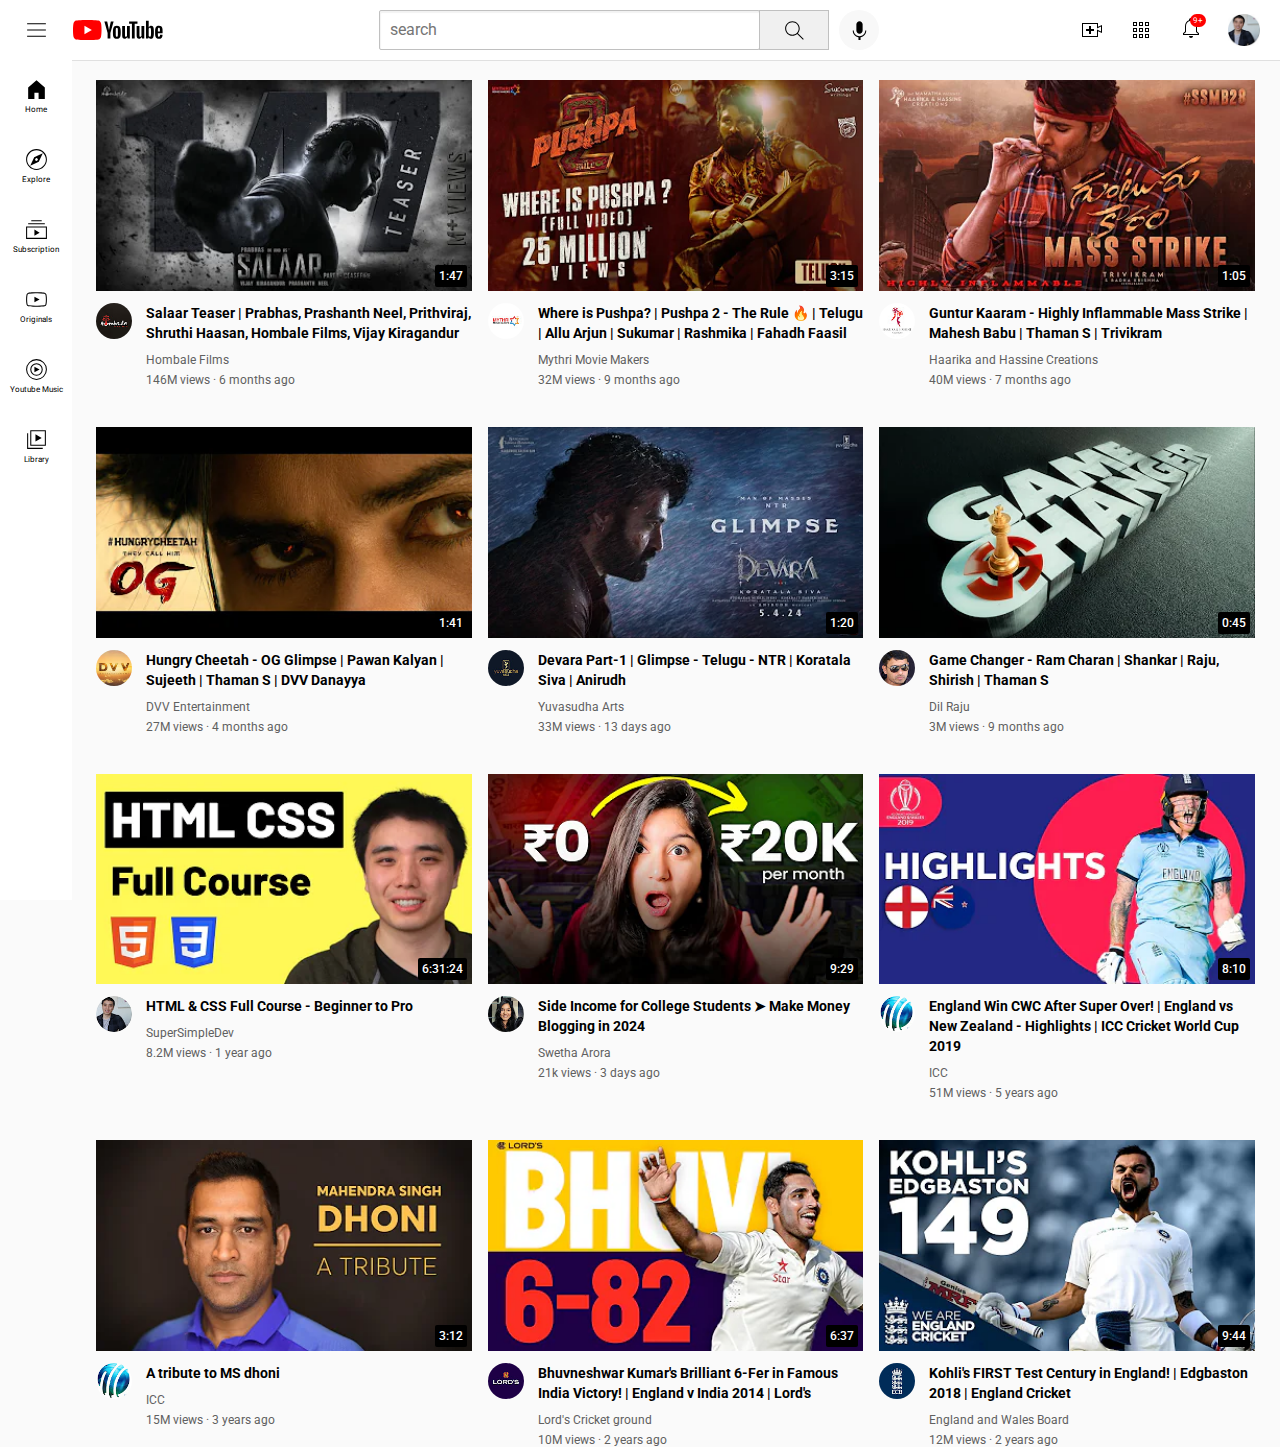
==== index.html @ 5a8af561 "Update and rename youtube.html to index.html" ====
<!DOCTYPE html>
<html>
    <head>
        <title> youtube.com Clone</title>
        <link rel="preconnect" href="https://fonts.googleapis.com">
        <link rel="preconnect" href="https://fonts.gstatic.com" crossorigin>
        <link href="https://fonts.googleapis.com/css2?family=Roboto:wght@400;700&display=swap" rel="stylesheet">

        <link rel="stylesheet" href="styles/general.css">
        <link rel="stylesheet" href="styles/header.css">
        <link rel="stylesheet" href="styles/video.css">
        <link rel="stylesheet" href="styles/sidebar.css">
    </head>
    <body>
        <header class="header">
            <div class="left-section">
                <img class="hamburger-menu" src="icons/hamburger-menu.svg">
                <img class="youtube-logo" src="icons/youtube-logo.svg">
            </div>
            <div class="middle-section">
                <input class="search-bar" type="text" placeholder="search">
            <button class="search-button">
                <img class="search-icon" src="icons/search.svg">
                <div class="tooltip">Search</div>
            </button>
            <button class="voice-search-button">
                <img class="voice-search-icon" src="icons/voice-search-icon.svg">
                <div class="tooltip">Voice-Search</div>
            </button>
            </div>
            <div class="right-section">
                <img class="upload-icon" src="icons/upload.svg">
                <img class="youtube-apps-icon" src="icons/youtube-apps.svg">
                <div class="notifications-number">
                    <img class="notifications-icon" src="icons/notifications.svg">
                    <div class="notifications-count">9+</div>
                </div>
               
                <img class="user-picture" src="channels/channel-7.jpg">
            </div>
        </header>

        <nav class="sidebar">
          <div class="sidebar-link">
            <img src="icons/home-logo.svg">
            <div>Home</div>
          </div>
          <div class="sidebar-link">
            <img src="icons/explore-logo.svg"> 
            <div>Explore</div>
         </div>
          <div class="sidebar-link">
            <img src="icons/subscriptions-logo.svg">
            <div>Subscription</div>
          </div>
          <div class="sidebar-link">
            <img src="icons/originals-logo.svg">
            <div>Originals</div>
          </div>
          <div class="sidebar-link">
            <img src="icons/youtube-music-logo.svg">
            <div>Youtube Music</div>
          </div>
          <div class="sidebar-link">
            <img src="icons/library-logo.svg">
            <div>Library</div>
          </div>
        </nav>
        <main>
            <section class="video-grid"> 
                <div class="video-preview">
                    <div class="thumbnail-row">
                        <div class="video-time">1:47
                        </div>
                       <a href="https://www.youtube.com/watch?v=bUR_FKt7Iso&pp=ygUUc2FsYWFyIHRlYXNlciB0ZWx1Z3U%3D"><img  class="thumbnail" src="thumbnails/thumbnail-12.webp"></a> 
                    </div>
                    
                    <div class="video-info-grid">
                        <div class="chaneel-picture">
                            <img class="profile-picture" src="channels/channel-1.jpg">
                        </div>
                        <div class="video-info">
                            <p class="video-title">
                                Salaar Teaser | Prabhas, Prashanth Neel, Prithviraj, Shruthi Haasan, Hombale Films, Vijay Kiragandur
                            </p>
                            <p class="video-producer">
                                Hombale Films
                            </p>
                            <p class="video-stats">
                                146M views &#183; 6 months ago
                            </p>
                        </div>
                        
                    </div>
                </div>
                <div class="video-preview">
                    <div class="thumbnail-row">
                        <div class="video-time">3:15</div>
                        <a href="https://www.youtube.com/watch?v=Xcw4dkILsmk&pp=ygUPd2hlcmUgaXMgcHVzaHBh"><img class="thumbnail" src="thumbnails/thumbnail-5.webp"></a>
                    </div>
                    <div class="video-info-grid">
                        <div class="chaneel-picture">
                            <img class="profile-picture" src="channels/channel-2.jpg">
                        </div>
                        <div class="video-info">
                            <p class="video-title">
                                Where is Pushpa? | Pushpa 2 - The Rule 🔥 | Telugu | Allu Arjun | Sukumar | Rashmika | Fahadh Faasil
                            </p>
                            <p class="video-producer">
                                Mythri Movie Makers
                            </p>
                            <p class="video-stats">
                                32M views &#183; 9 months ago
                            </p>
                        </div>
                     </div>
                </div> 
        
                <div class="video-preview">
                    <div class="thumbnail-row">
                        <div class="video-time">1:05</div>
                        <a href="https://www.youtube.com/watch?v=V-n_w4t9eEU&pp=ygUKbWFzcyBzdGlrZQ%3D%3D"><img class="thumbnail" src="thumbnails/thumbnail-6.webp"></a>
                    </div>
                    <div class="video-info-grid">
                        <div class="chaneel-picture">
                            <img class="profile-picture" src="channels/channel-3.jpg">
                        </div>
                        <div class="video-info">
                            <p class="video-title">
                                Guntur Kaaram - Highly Inflammable Mass Strike | Mahesh Babu | Thaman S | Trivikram
                            </p>
                            <p class="video-producer">
                                Haarika and Hassine Creations
                            </p>
                            <p class="video-stats">
                                40M views &#183; 7 months ago
                            </p>
                        </div>
                    </div>
                </div>
                <div class="video-preview">
                    <div class="thumbnail-row">
                        <div class="video-time">1:41</div>
                        <a href="https://www.youtube.com/watch?v=7Y5q41D8_hs&pp=ygURb2cgZ2xpbXBzZSB0ZWx1Z3U%3D"><img class="thumbnail" src="thumbnails/thumbnail-7.webp"></a>
                    </div>
                    <div class="video-info-grid">
                        <div class="chaneel-picture">
                            <img class="profile-picture" src="channels/channel-4.jpg">
                        </div>
                        <div class="video-info">
                            <p class="video-title">
                                Hungry Cheetah - OG Glimpse | Pawan Kalyan | Sujeeth | Thaman S | DVV Danayya
                            </p>
                            <p class="video-producer">
                                DVV Entertainment
                            </p>
                            <p class="video-stats">
                                27M views &#183; 4 months ago
                            </p>
                        </div>
                    </div>
                </div>
                <div class="video-preview">
                    <div class="thumbnail-row">
                        <div class="video-time">1:20</div>
                        <a href="https://www.youtube.com/watch?v=rc61YHl1PFY&pp=ygURb2cgZ2xpbXBzZSB0ZWx1Z3U%3D"><img class="thumbnail" src="thumbnails/thumbnail-8.webp"></a>
                    </div>
                    <div class="video-info-grid">
                        <div class="chaneel-picture">
                            <img class="profile-picture" src="channels/channel-5.jpg">
                        </div>
                        <div class="video-info">
                            <p class="video-title">
                                Devara Part-1 | Glimpse - Telugu - NTR | Koratala Siva | Anirudh
                            </p>
                            <p class="video-producer">
                                Yuvasudha Arts
                            </p>
                            <p class="video-stats">
                                33M views &#183; 13 days ago
                            </p>
                        </div>
                    </div>
                </div>
                <div class="video-preview">
                    <div class="thumbnail-row">
                        <div class="video-time">0:45</div>
                        <a href="https://www.youtube.com/watch?v=E3_cz3uv43c&pp=ygUUZ2FtZSBjaGFuZ2VyIHRyYWlsZXI%3D"><img class="thumbnail" src="thumbnails/thumbnail-9.webp"></a>
                    </div>
                    <div class="video-info-grid">
                        <div class="chaneel-picture">
                            <img class="profile-picture" src="channels/channel-6.jpg">
                        </div>
                        <div class="video-info">
                            <p class="video-title">
                                Game Changer - Ram Charan | Shankar | Raju, Shirish | Thaman S
                            </p>
                            <p class="video-producer">
                                Dil Raju
                            </p>
                            <p class="video-stats">
                                3M views &#183; 9 months ago
                            </p>
                        </div>
                    </div>
                </div>
                <div class="video-preview">
                    <div class="thumbnail-row">
                        <div class="video-time">6:31:24</div>
                        <a href="https://www.youtube.com/watch?v=G3e-cpL7ofc&pp=ygUbaHRtbCB0dXRvcmlhbCBmb3IgYmVnaW5uZXJz"><img class="thumbnail" src="thumbnails/thumbnail-11.webp"></a>
                    </div>
                    <div class="video-info-grid">
                        <div class="chaneel-picture">
                            <img class="profile-picture" src="channels/channel-7.jpg">
                        </div>
                        <div class="video-info">
                            <p class="video-title">
                                HTML & CSS Full Course - Beginner to Pro
                            </p>
                            <p class="video-producer">
                                SuperSimpleDev
                            </p>
                            <p class="video-stats">
                                8.2M views &#183; 1 year ago
                            </p>
                        </div>
                    </div>
                </div>
                <div class="video-preview">
                    <div class="thumbnail-row">
                        <div class="video-time">9:29</div>
                        <a href="https://www.youtube.com/watch?v=BeK2x3fOaYE&pp=ygUMc2h3ZXRhIGFyb3Jh"><img class="thumbnail" src="thumbnails/thumbnail-4.webp"></a>
                    </div>
                    <div class="video-info-grid">
                        <div class="chaneel-picture">
                            <img class="profile-picture" src="channels/channel-8.jpg">
                        </div>
                        <div class="video-info">
                            <p class="video-title">
                                Side Income for College Students ➤ Make Money Blogging in 2024
                            </p>
                            <p class="video-producer">
                               Swetha Arora
                            </p>
                            <p class="video-stats">
                                21k views &#183; 3 days ago
                            </p>
                        </div>
                    </div>
                </div>
                <div class="video-preview">
                    <div class="thumbnail-row">
                        <div class="video-time">8:10</div>
                        <a href="https://www.youtube.com/watch?v=Kwu1yIC-ssg&pp=ygUfMjAxOSB3b3JsZCBjdXAgZmluYWwgaGlnaGxpZ2h0cw%3D%3D"><img class="thumbnail" src="thumbnails/thumbnail-3.webp"></a>
                    </div>
                    <div class="video-info-grid">
                        <div class="chaneel-picture">
                            <img class="profile-picture" src="channels/channel-9.jpg">
                        </div>
                        <div class="video-info">
                            <p class="video-title">
                                England Win CWC After Super Over! | England vs New Zealand - Highlights | ICC Cricket World Cup 2019
                            </p>
                            <p class="video-producer"> 
                                ICC
                            </p>
                            <p class="video-stats">
                                51M views &#183; 5 years ago
                            </p>
                        </div>      
                    </div>
                </div>
                <div class="video-preview">
                    <div class="thumbnail-row">
                        <div class="video-time">3:12</div>
                       <a href="https://www.youtube.com/watch?v=b4OH3vBANa4&pp=ygUQdHJpYnV0ZSB0byBkaG9uaQ%3D%3D"><img class="thumbnail" src="thumbnails/thumbnail-10.webp"></a>
                    </div>
                    <div class="video-info-grid">
                        <div class="chaneel-picture">
                            <img class="profile-picture" src="channels/channel-9.jpg">
                        </div>
                        <div class="video-info">
                            <p class="video-title">
                                A tribute to MS dhoni
                            </p>
                            <p class="video-producer"> 
                                ICC
                            </p>
                            <p class="video-stats">
                                15M views &#183; 3 years ago
                            </p>
                        </div>      
                    </div>
                </div>
                <div class="video-preview">
                    <div class="thumbnail-row">
                        <div class="video-time">6:37</div>
                        <a href="https://www.youtube.com/watch?v=xaN0s-aVkkU&pp=ygUYYmh1dmkgYm93bGluZyBoaWdobGlnaHRz"><img class="thumbnail" src="thumbnails/thumbnail-13.webp"></a>
                    </div>
                    <div class="video-info-grid">
                        <div class="chaneel-picture">
                            <img class="profile-picture" src="channels/channel-10.jpg">
                        </div>
                        <div class="video-info">
                            <p class="video-title">
                                Bhuvneshwar Kumar's Brilliant 6-Fer in Famous India Victory! | England v India 2014 | Lord's
                            </p>
                            <p class="video-producer"> 
                                Lord's Cricket ground
                            </p>
                            <p class="video-stats">
                                10M views &#183; 2 years ago
                            </p>
                        </div>      
                    </div>
                </div>
                <div class="video-preview">
                    <div class="thumbnail-row">
                        <div class="video-time">9:44</div>
                        <a href="https://www.youtube.com/watch?v=yFlarM35vxA&pp=ygUNa29obGkgdGVzdCBoaQ%3D%3D"><img class="thumbnail" src="thumbnails/thumbnail-14.webp"></a>
                    </div>
                    <div class="video-info-grid">
                        <div class="chaneel-picture">
                            <img class="profile-picture" src="channels/channel-11.jpg">
                        </div>
                        <div class="video-info">
                            <p class="video-title">
                                Kohli's FIRST Test Century in England! | Edgbaston 2018 | England Cricket
                            </p>
                            <p class="video-producer"> 
                                England and Wales Board
                            </p>
                            <p class="video-stats">
                                12M views &#183; 2 years ago
                            </p>
                        </div>      
                    </div>
                </section>
        </main>
    </div>
    </body>
</html>
---- styles/general.css ----
p {
    font-family: roboto, arial;
    margin-top: 0;
    margin-bottom: 0;
}
body {
    margin: 0; 
    padding-top: 80px;
    padding-left: 96px;
    padding-right: 25px;
    background-color: rgb(250, 250, 250);
}
---- styles/header.css ----
.header {
    height: 60px;

    display: flex;

    justify-content: space-between;
    position: fixed;
    top: 0;
    left: 0;
    right: 0;
    z-index: 100;
    background-color: white;
    border-bottom-width: 1px;
    border-bottom-style: solid;
    border-bottom-color: rgb(224, 224, 224);
}
.left-section {
    display: flex;
    align-items: center;

}
.hamburger-menu {
    height: 25px;
    margin-left: 24px;
    margin-right: 24px;
}
.youtube-logo {
    height: 20px;
}
.middle-section {
    flex: 1;
    margin-left: 70px;
    margin-right: 35px;
    max-width: 500px;
    display: flex;
    align-items: center;
}
.search-bar {
    flex: 1;
    height: 36px;
    padding-left: 10px;
    font-size: 16px;
    border-width: 1px;
    border-style: solid;
    border-color: rgb(192, 192, 192);
    border-radius: 2px;
    box-shadow: inset 1px 2px 1px rgba(0, 0, 0, 0.05);
    width: 0;
}
.search-bar::placeholder {
    font-family: roboto, arial;
    font-size: 16px;
}
.search-icon {
    height: 25px;
    padding-top: 4px;
}
.search-button {
    height: 40px;
    width: 70px;
    background-color: rgb(240, 240, 240);
    border-width: 1px;
    border-color: rgb(192, 192, 192);
    border-style: solid;
    margin-left: -1px;
    margin-right: 10px;
 
}
.search-button,
.voice-search-button {
    position: relative;
}

.search-button .tooltip,
.voice-search-button .tooltip {
    position: absolute;
    background-color: grey;
    color: white;
    border-radius: 2px;
    padding-left: 6px;
    padding-top: 4px;
    padding-bottom: 4px;
    padding-right: 6px;
    font-size: 10px;
    bottom: -30px;
    opacity: 0;
    pointer-events: none;
    white-space: nowrap;
}
.search-button:hover .tooltip,
.voice-search-button:hover .tooltip {
    opacity: 1;
}
.voice-search-button {
    height: 40px;
    width: 40px;
    border-radius: 20px;
    border: none;
    background-color: rgb(248, 248, 248);
}
.voice-search-icon {
    height: 25px;
    margin-top: 4px;

}
.right-section {
    width: 180px;
    display: flex;
    align-items: center;
    justify-content: space-between;
    margin-right: 20px;
    margin-left: 20px;
    flex-shrink: 0;
}
.upload-icon {
    height: 24px;
}
.youtube-apps-icon {
    height: 24px;
}
.notifications-icon {
    height: 24px;
}
.notifications-number {
    position: relative;
}
.notifications-count {
    position: absolute;
    top: -2px;
    right: -3px;
    background-color: red;
    color: white;
    font-family: roboto, arial;
    font-size: 8px;
    padding-left: 3px;
    padding-right: 3px;
    padding-top: 2px;
    padding-bottom: 2px;
    border-radius: 10px;
}
.user-picture {
    height: 32px;
}
---- styles/video.css ----
p {
    font-family: roboto, arial;
    margin-top: 0;
    margin-bottom: 0;
}
.thumbnail {
    width: 100%;
    cursor: pointer;
}
.video-title {
    margin-top: 0;
    font-size: 14px;
    font-weight: 700;
    line-height: 20px;
    margin-bottom: 10px;
}
.video-info-grid {
    display: grid;
    grid-template-columns: 50px 1fr;
}
.profile-picture {
    width: 36px;
    border-radius: 50px;
}
.thumbnail-row {
    margin-bottom: 8px;
    position: relative;
}
.video-stats,
.video-producer 
{
    font-size: 12px;
    color: rgb(96, 96, 96);
}
.video-producer{
    margin-bottom: 6px;
}
.video-grid {
    display: grid;
    grid-template-columns: 1fr 1fr 1fr;
    column-gap: 16px;
    row-gap: 40px;
}
@media (max-width: 750px) {
    .video-grid {
        grid-template-columns: 1fr 1fr;
    }
}
@media (max-width) and (min-width) {
    .video-grid {
        grid-template-columns: 1fr 1fr 1fr;
    }
}
@media (min-width: 1500px) {
    .video-grid {
        grid-template-columns: 1fr 1fr 1fr 1fr;
    }
}
.video-time {
    font-family: roboto, arial;
    font-size: 12px;
    font-weight: 500;
    padding: 4px;
    border-radius: 2px;
    background-color: black;
    color: white;
    position: absolute;
    bottom: 8px;
    right: 5px;


}
---- styles/sidebar.css ----
.sidebar {
    position: fixed;
    left: 0;
    bottom: 0;
    top: 55px;
    background-color: white;
    width: 72px;
    z-index: 200;
    padding-top: 5px;
}
.sidebar-link {
    height: 70px;
    display: flex;
    justify-content: center;
    align-items: center;
    flex-direction: column;
    cursor: pointer;
}
.sidebar-link:hover {
    background-color: rgb(240, 240, 240);
}
.sidebar-link img {
    height: 25px;
 
    margin-bottom: 3px;
}
.sidebar-link div {
    font-family: roboto, arial;
    font-size: 8px;
 
}
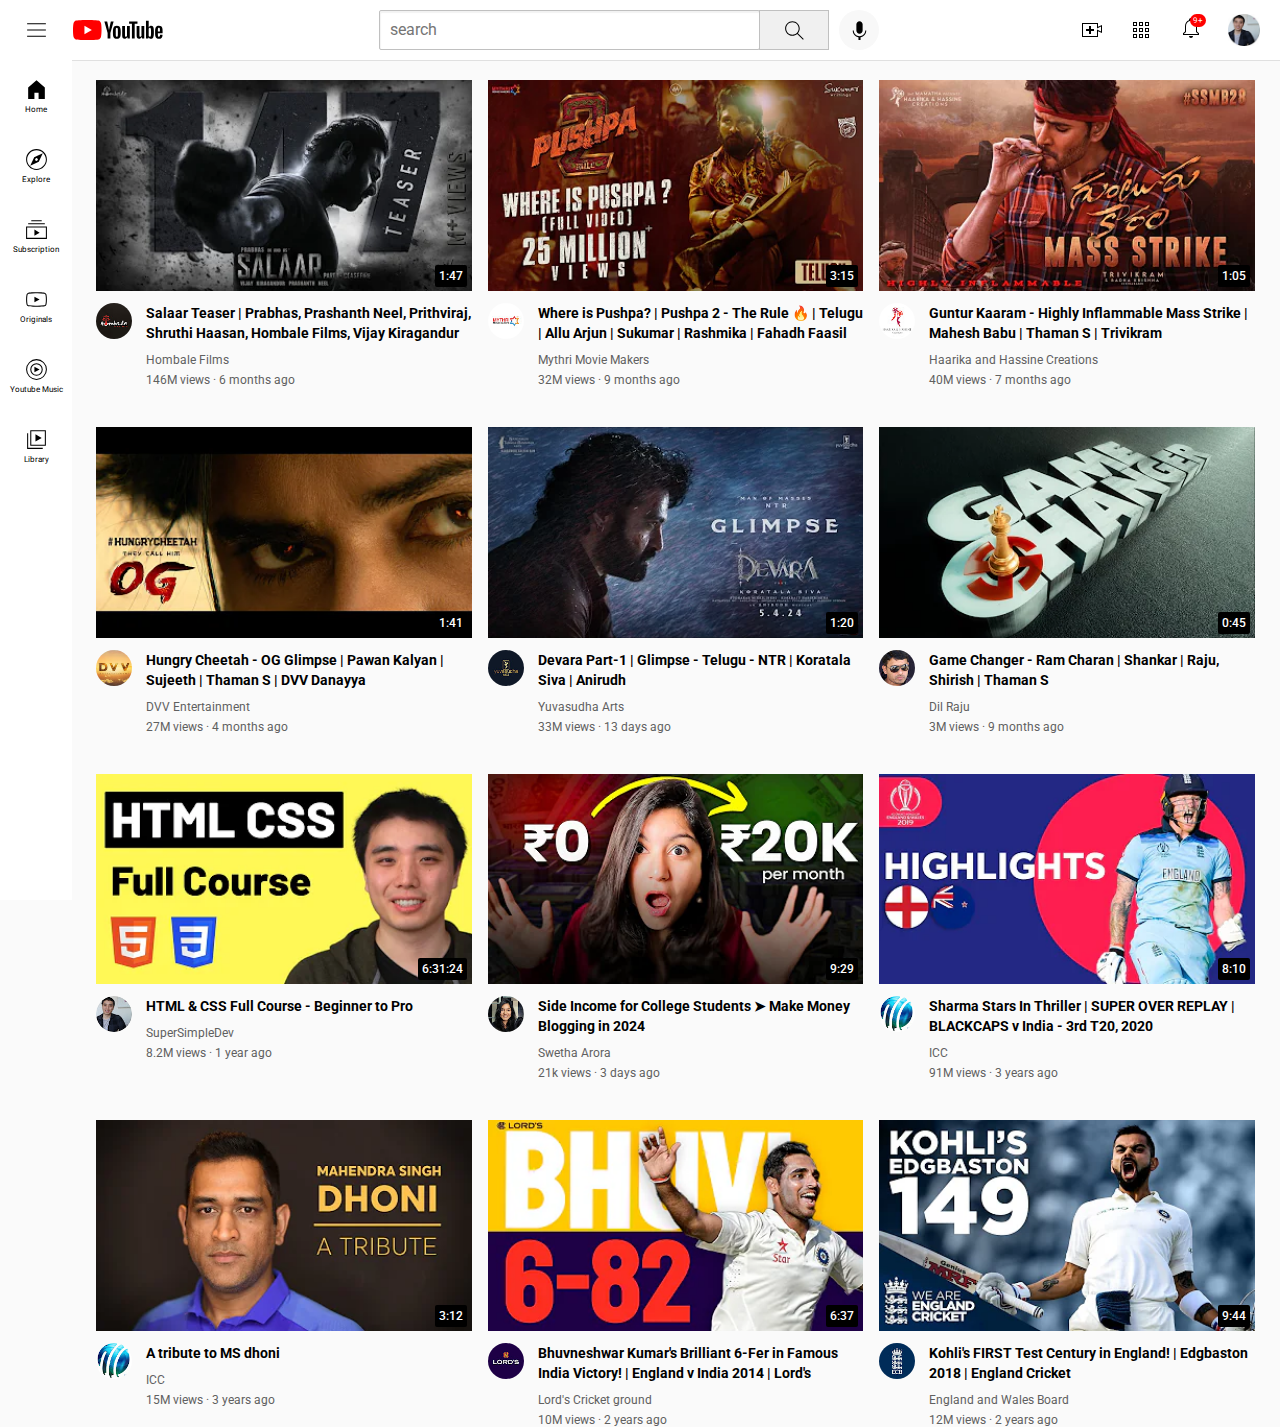
==== commit 625c2a07: "Update index.html" ====
--- a/index.html
+++ b/index.html
@@ -251,7 +251,7 @@
                 <div class="video-preview">
                     <div class="thumbnail-row">
                         <div class="video-time">8:10</div>
-                        <a href="https://www.youtube.com/watch?v=Kwu1yIC-ssg&pp=ygUfMjAxOSB3b3JsZCBjdXAgZmluYWwgaGlnaGxpZ2h0cw%3D%3D"><img class="thumbnail" src="thumbnails/thumbnail-3.webp"></a>
+                        <a href="https://www.youtube.com/watch?v=PJutG613i7E&pp=ygUfcm9oaXQgc2hhcm1hIGJhdHRpbmcgaGlnaGxpZ2h0cw%3D%3D"><img class="thumbnail" src="thumbnails/thumbnail-3.webp"></a>
                     </div>
                     <div class="video-info-grid">
                         <div class="chaneel-picture">
@@ -259,13 +259,13 @@
                         </div>
                         <div class="video-info">
                             <p class="video-title">
-                                England Win CWC After Super Over! | England vs New Zealand - Highlights | ICC Cricket World Cup 2019
+                                Sharma Stars In Thriller | SUPER OVER REPLAY | BLACKCAPS v India - 3rd T20, 2020
                             </p>
                             <p class="video-producer"> 
                                 ICC
                             </p>
                             <p class="video-stats">
-                                51M views &#183; 5 years ago
+                                91M views &#183; 3 years ago
                             </p>
                         </div>      
                     </div>
@@ -340,3 +340,4 @@
     </div>
     </body>
 </html>
+
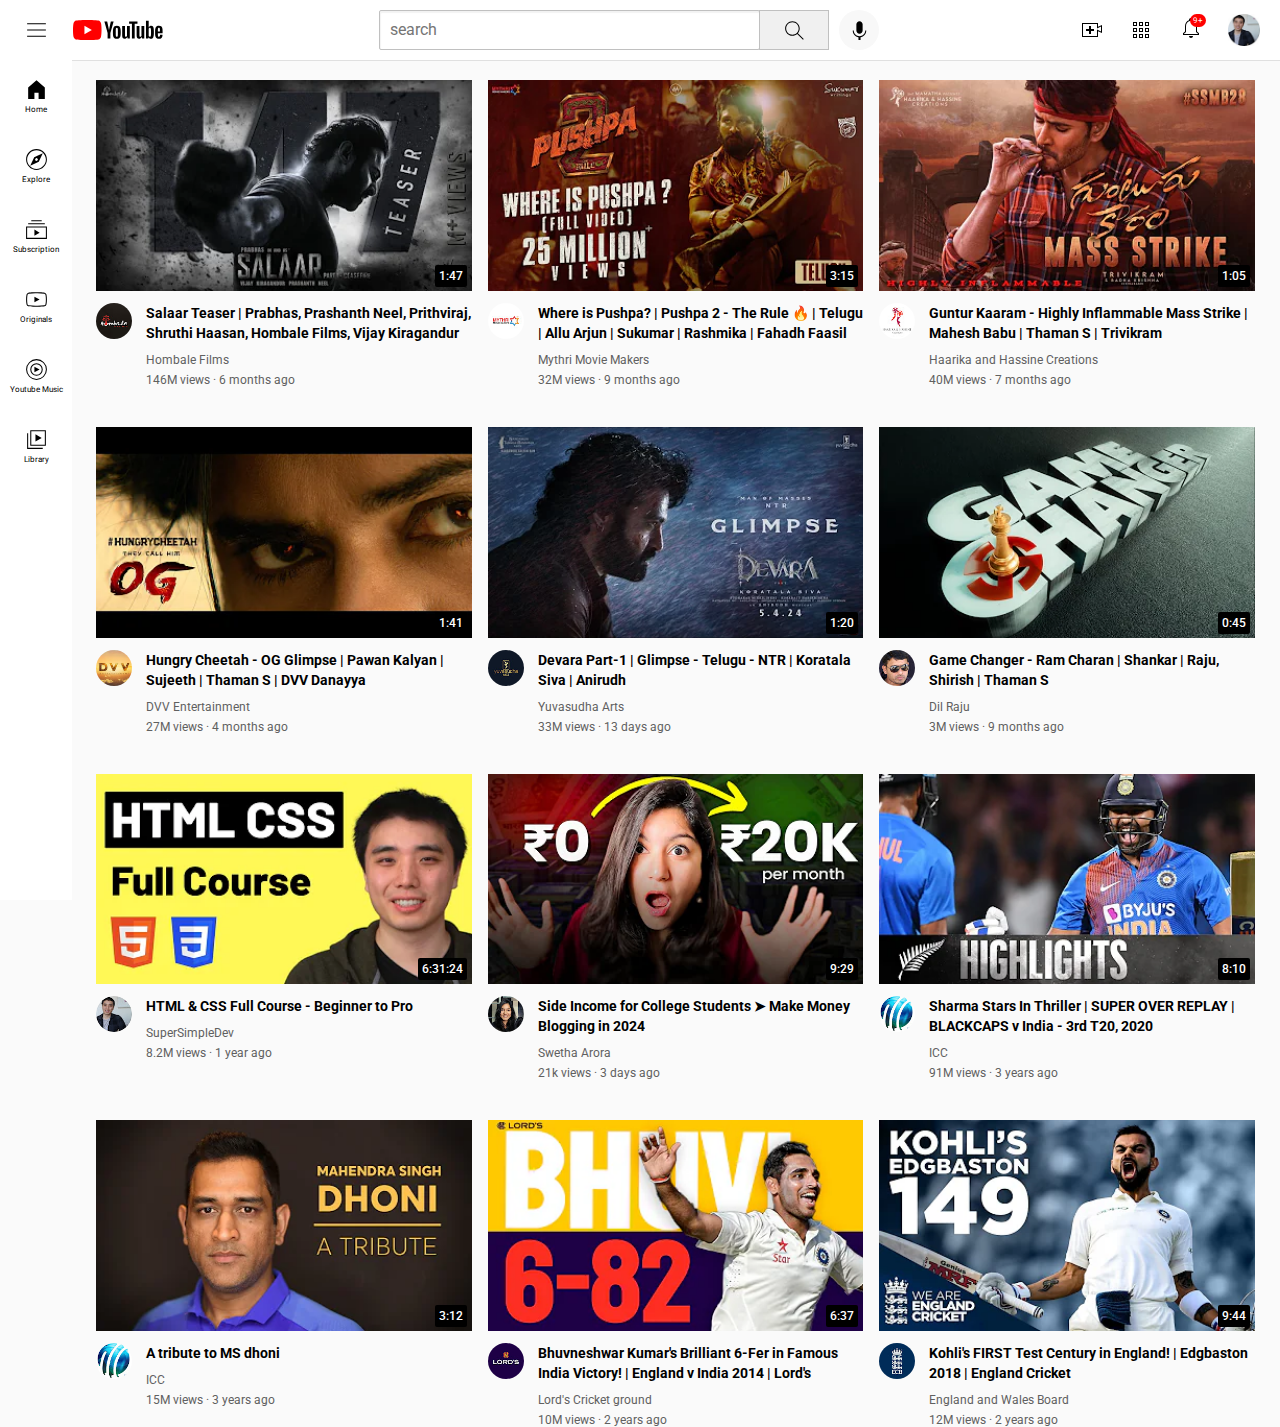
==== commit 1b12d9ae: "Update index.html" ====
--- a/index.html
+++ b/index.html
@@ -251,7 +251,7 @@
                 <div class="video-preview">
                     <div class="thumbnail-row">
                         <div class="video-time">8:10</div>
-                        <a href="https://www.youtube.com/watch?v=PJutG613i7E&pp=ygUfcm9oaXQgc2hhcm1hIGJhdHRpbmcgaGlnaGxpZ2h0cw%3D%3D"><img class="thumbnail" src="thumbnails/thumbnail-3.webp"></a>
+                        <a href="https://www.youtube.com/watch?v=PJutG613i7E&pp=ygUfcm9oaXQgc2hhcm1hIGJhdHRpbmcgaGlnaGxpZ2h0cw%3D%3D"><img class="thumbnail" src="thumbnail-15.webp"></a>
                     </div>
                     <div class="video-info-grid">
                         <div class="chaneel-picture">
